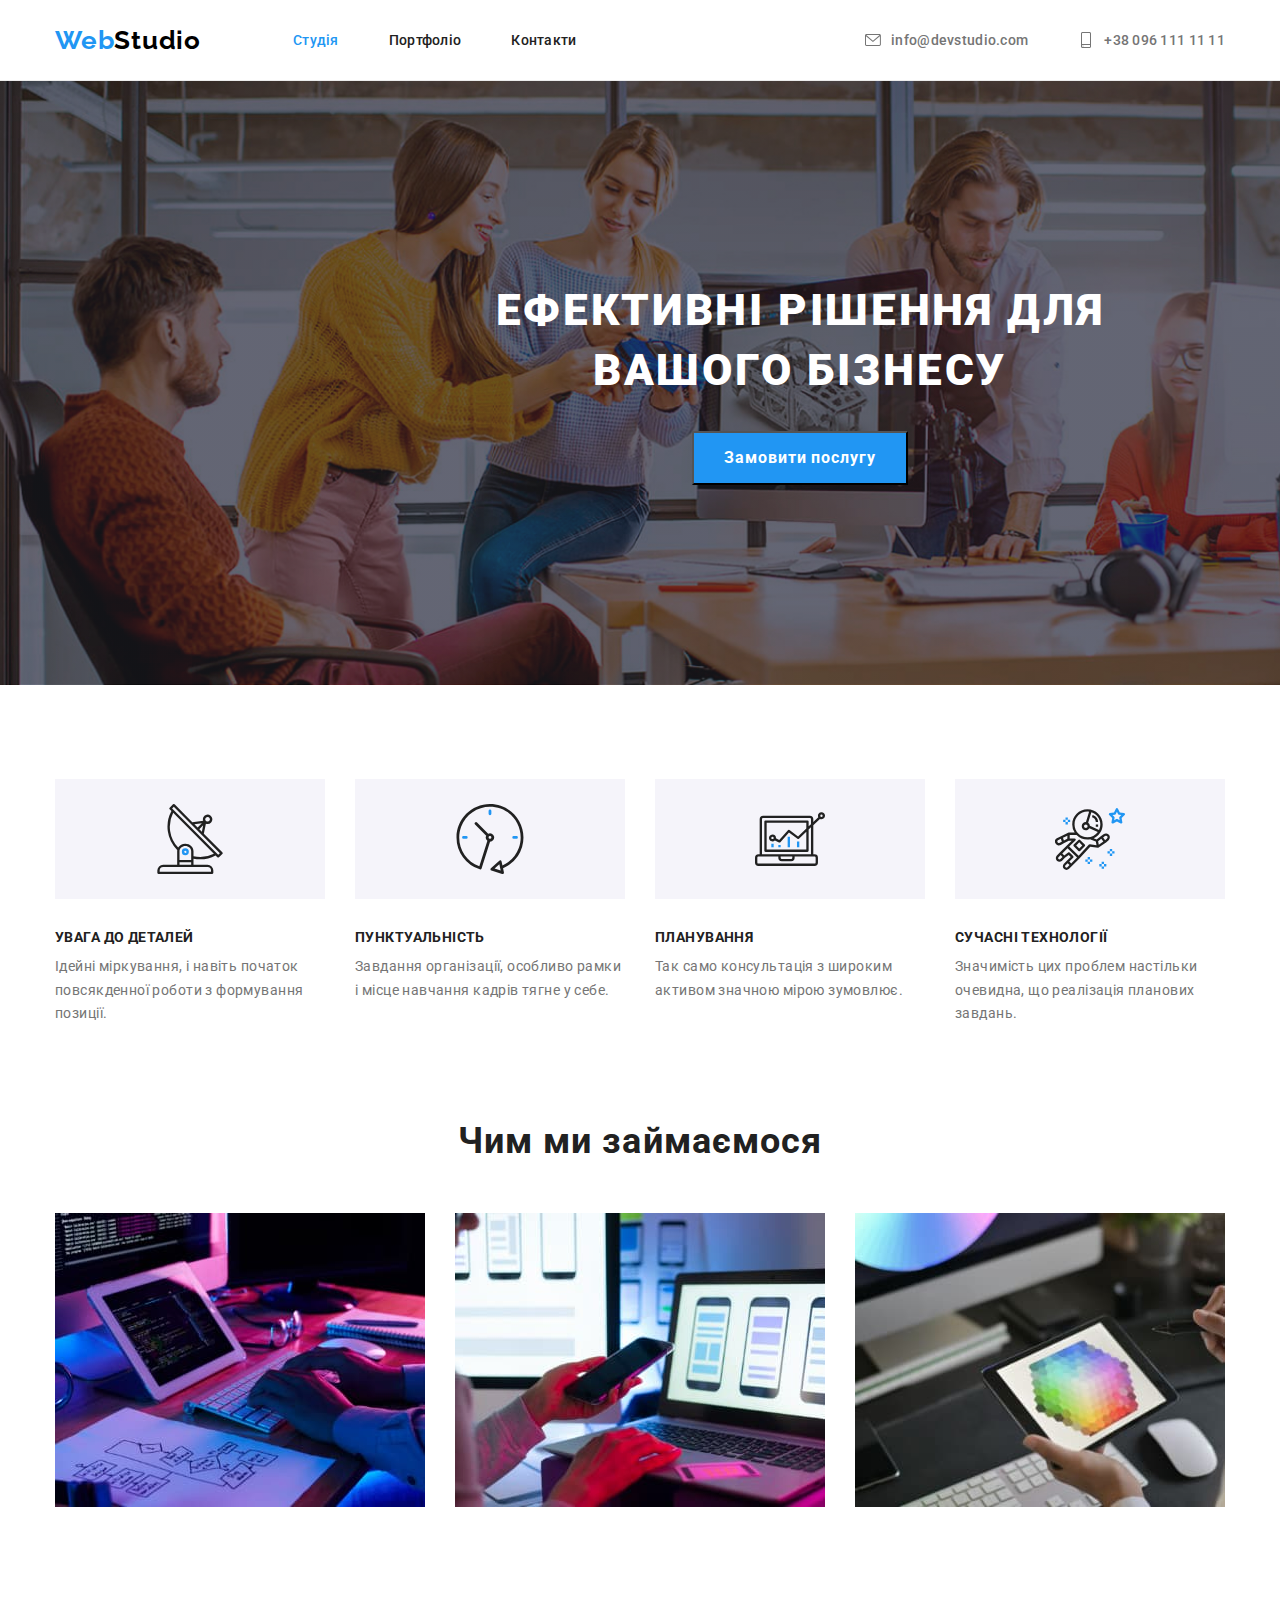
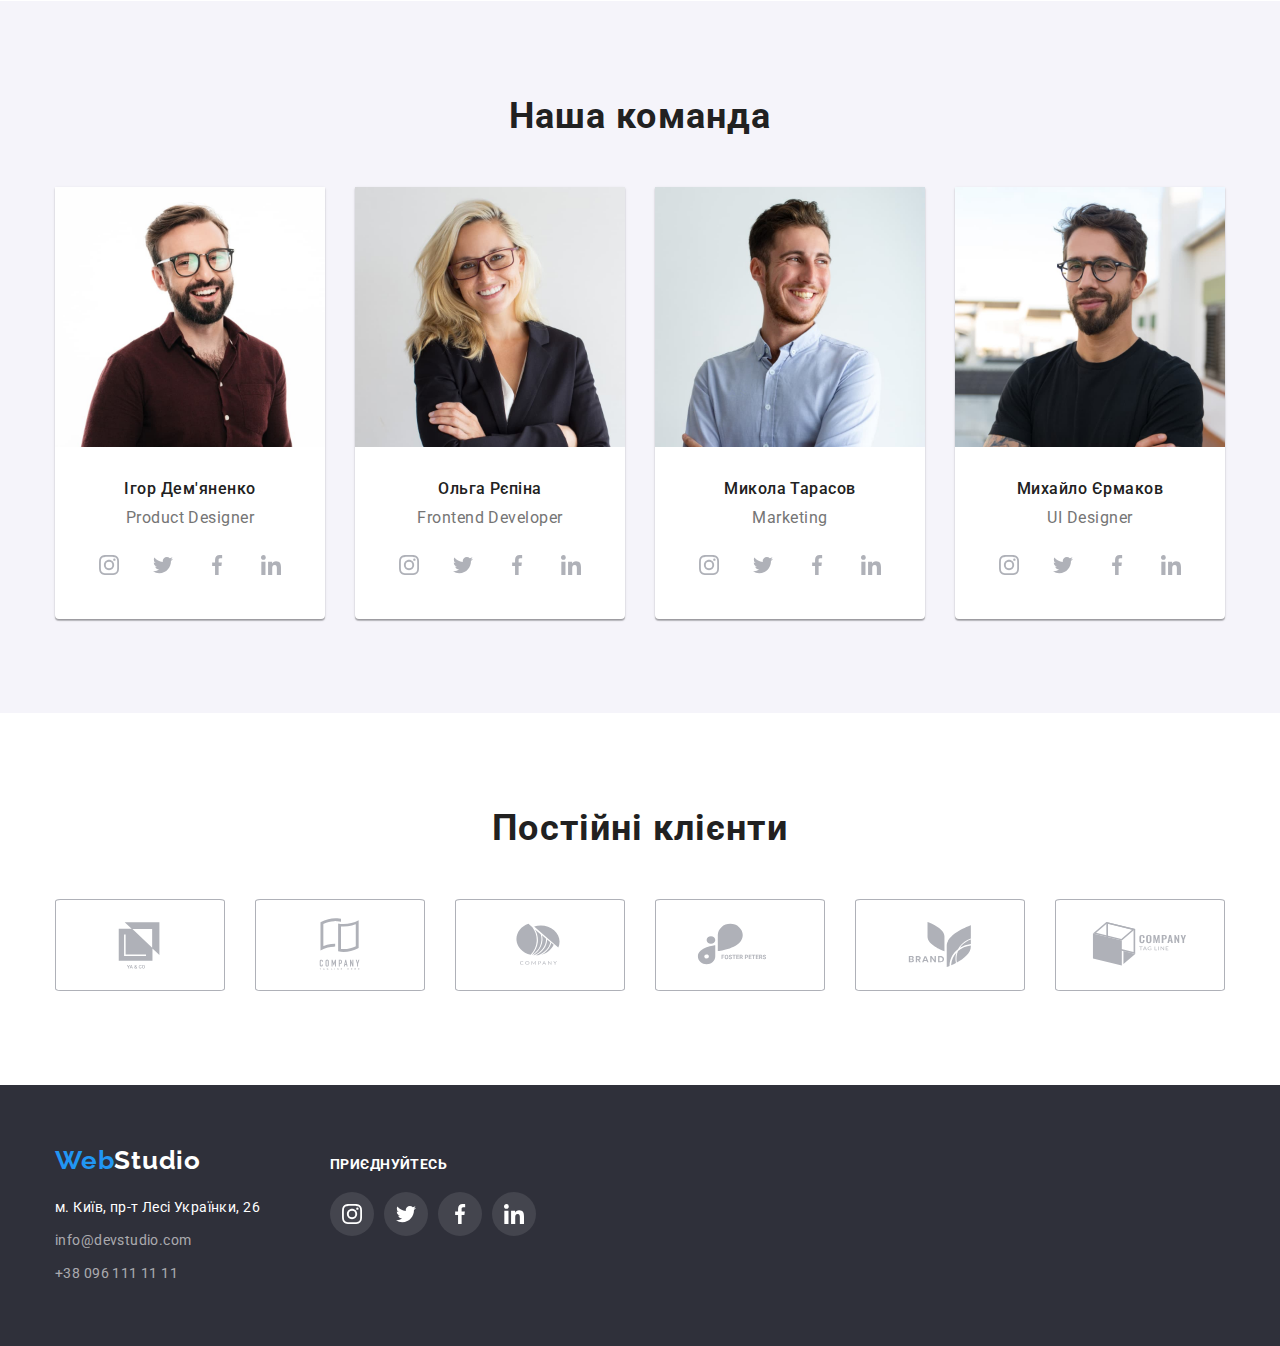
==== index.html @ 1198a784 "0.0" ====
<!DOCTYPE html>
<html lang="uk">

<head>
  <meta charset="UTF-8" />
  <meta http-equiv="X-UA-Compatible" content="IE=edge" />
  <meta name="viewport" content="width=device-width, initial-scale=1.0" />
  <title>Document</title>
  <link rel="preconnect" href="https://fonts.googleapis.com">
  <link rel="preconnect" href="https://fonts.gstatic.com" crossorigin>
  <link rel="stylesheet" href="https://cdnjs.cloudflare.com/ajax/libs/modern-normalize/1.1.0/modern-normalize.min.css">
  <link href="https://fonts.googleapis.com/css2?family=Raleway:wght@700&family=Roboto:wght@400;500;700;900&display=swap"
    rel="stylesheet">

  <link rel="stylesheet" href="./css/styles.css">

</head>

<body>
  <header class="header">
    <div class="container header-container">
      <nav class="navigation">
        <a class="logo-top link" href="index.html">
          <span class="web-logo">Web</span><span class="studio-logo">Studio</span>
        </a>
        <ul class="nav-list list">
          <li class="nav-list-item">
            <a class="nav-list-link current link" href="index.html">Студія</a>
          </li>
          <li class="nav-list-item">
            <a class="nav-list-link link" href="portfolio.html">Портфоліо</a>
          </li>
          <li class="nav-list-item">
            <a class="nav-list-link link" href="index.html">Контакти</a>
          </li>
        </ul>
      </nav>
      <ul class="header-contacts list">
        <li class="header-contacts-item">
          <a class="header-contacts-link link" href="mailto:info@devstudio.com">
            <svg class="contacts-icon" width="16" height="12">
              <use href="images/icons.svg#icon-envelope"></use>
            </svg>info@devstudio.com</a>
        </li>
        <li class="header-contacts-item">
          <a class="header-contacts-link link" href="tel:+380961111111"><svg class="contacts-icon" width="10"
              height="16">
              <use href="images/icons.svg#icon-smartphone"></use>
            </svg>+38 096 111 11 11</a>
        </li>
      </ul>
    </div>
  </header>
  <main>
    <section class="hero">
      <div class="hero-container container">
        <h1 class="main-title">Ефективні рішення для вашого бізнесу</h1>
        <button class="modal-btn">Замовити послугу</button>
      </div>
    </section>
    <section class="features section">
      <div class="container">
        <h2 class="title visually-hidden">Наші переваги</h2>
        <ul class="features-list list">
          <li class="features-list-item list">
            <div class="features-list-item-container">
              <svg class="features-list-item-icon" width="70" height="70">
                <use href="images/icons.svg#icon-antenna"></use>
              </svg>
            </div>
            <h3 class="features-list-item-title">Увага до деталей</h3>
            <p class="features-list-item-dscr">
              Ідейні міркування, і навіть початок повсякденної роботи з
              формування позиції.
            </p>
          </li>
          <li class="features-list-item list">
            <div class="features-list-item-container">
              <svg class="features-list-item-icon" width="70" height="70">
                <use href="images/icons.svg#icon-clock"></use>
              </svg>
            </div>
            <h3 class="features-list-item-title">Пунктуальність</h3>
            <p class="features-list-item-dscr">
              Завдання організації, особливо рамки і місце навчання кадрів тягне
              у себе.
            </p>
          </li>
          <li class="features-list-item list">
            <div class="features-list-item-container">
              <svg class="features-list-item-icon" width="70" height="70">
                <use href="images/icons.svg#icon-diagram"></use>
              </svg>
            </div>
            <h3 class="features-list-item-title">Планування</h3>
            <p class="features-list-item-dscr">
              Так само консультація з широким активом значною мірою зумовлює.
            </p>
          </li>
          <li class="features-list-item list">
            <div class="features-list-item-container">
              <svg class="features-list-item-icon" width="70" height="70">
                <use href="images/icons.svg#icon-astronaut"></use>
              </svg>
            </div>
            <h3 class="features-list-item-title">Сучасні технології</h3>
            <p class="features-list-item-dscr">
              Значимість цих проблем настільки очевидна, що реалізація планових
              завдань.
            </p>
          </li>
        </ul>
      </div>
    </section>
    <section class="duties section">
      <div class="container">
        <h2 class="title">Чим ми займаємося</h2>
        <ul class="duties-list">
          <li class="duties-list-item list">
            <img src="images/box-1.jpg" alt="розробка сайту" width="370" height="294" />
          </li>
          <li class="duties-list-item list">
            <img src="images/box-2.jpg" alt="просування сайту" width="370" height="294" />
          </li>
          <li class="duties-list-item list">
            <img src="images/box-3.jpg" alt="дизайн сайту" width="370" height="294" />
          </li>
        </ul>
      </div>
    </section>
    <section class="section team">
      <div class="container">
        <h2 class="title">Наша команда</h2>
        <ul class="team-list">
          <li class="team-list-member list">
            <img src="images/team_member1.jpg" alt="член команди" width="270" height="260" />
            <div class="team-item-wrapper">
              <h3 class="team-list-member-name">Ігор Дем'яненко</h3>
              <p class="team-list-member-job">Product Designer</p>
              <ul class="social-list list">
                <li class="social-list-item">
                  <a class="social-list-link link" href="">
                    <svg class="social-list-icon" width="20" height="20">
                      <use href="images/icons.svg#icon-instagram">
                      </use>
                    </svg>
                  </a>
                </li>
                <li class="social-list-item">
                  <a class="social-list-link link" href="">
                    <svg class="social-list-icon" width="20" height="20">
                      <use href="images/icons.svg#icon-twitter">
                      </use>
                    </svg>
                  </a>
                </li>
                <li class="social-list-item">
                  <a class="social-list-link link" href="">
                    <svg class="social-list-icon" width="20" height="20">
                      <use href="images/icons.svg#icon-facebook">
                      </use>
                    </svg>
                  </a>
                </li>
                <li class="social-list-item">
                  <a class="social-list-link link" href="">
                    <svg class="social-list-icon" width="20" height="20">
                      <use href="images/icons.svg#icon-linkedin">
                      </use>
                    </svg>
                  </a>
                </li>
              </ul>
            </div>
          </li>
          <li class="team-list-member list">
            <img src="images/team_member2.jpg" alt="член команди" width="270" height="260" />
            <div class="team-item-wrapper">
              <h3 class="team-list-member-name">Ольга Рєпіна</h3>
              <p class="team-list-member-job">Frontend Developer</p>
              <ul class="social-list list">
                <li class="social-list-item">
                  <a class="social-list-link link" href="">
                    <svg class="social-list-icon" width="20" height="20">
                      <use href="images/icons.svg#icon-instagram">
                      </use>
                    </svg>
                  </a>
                </li>
                <li class="social-list-item">
                  <a class="social-list-link link" href="">
                    <svg class="social-list-icon" width="20" height="20">
                      <use href="images/icons.svg#icon-twitter">
                      </use>
                    </svg>
                  </a>
                </li>
                <li class="social-list-item">
                  <a class="social-list-link link" href="">
                    <svg class="social-list-icon" width="20" height="20">
                      <use href="images/icons.svg#icon-facebook">
                      </use>
                    </svg>
                  </a>
                </li>
                <li class="social-list-item">
                  <a class="social-list-link link" href="">
                    <svg class="social-list-icon" width="20" height="20">
                      <use href="images/icons.svg#icon-linkedin">
                      </use>
                    </svg>
                  </a>
                </li>
              </ul>
            </div>
          </li>
          <li class="team-list-member list">
            <img src="images/team_member3.jpg" alt="член команди" width="270" height="260" />
            <div class="team-item-wrapper">
              <h3 class="team-list-member-name">Микола Тарасов</h3>
              <p class="team-list-member-job">Marketing</p>
              <ul class="social-list list">
                <li class="social-list-item">
                  <a class="social-list-link link" href="">
                    <svg class="social-list-icon" width="20" height="20">
                      <use href="images/icons.svg#icon-instagram">
                      </use>
                    </svg>
                  </a>
                </li>
                <li class="social-list-item">
                  <a class="social-list-link link" href="">
                    <svg class="social-list-icon" width="20" height="20">
                      <use href="images/icons.svg#icon-twitter">
                      </use>
                    </svg>
                  </a>
                </li>
                <li class="social-list-item">
                  <a class="social-list-link link" href="">
                    <svg class="social-list-icon" width="20" height="20">
                      <use href="images/icons.svg#icon-facebook">
                      </use>
                    </svg>
                  </a>
                </li>
                <li class="social-list-item">
                  <a class="social-list-link link" href="">
                    <svg class="social-list-icon" width="20" height="20">
                      <use href="images/icons.svg#icon-linkedin">
                      </use>
                    </svg>
                  </a>
                </li>
              </ul>
            </div>
          </li>
          <li class="team-list-member list">
            <img src="images/team_member4.jpg" alt="член команди" width="270" height="260" />
            <div class="team-item-wrapper">
              <h3 class="team-list-member-name">Михайло Єрмаков</h3>
              <p class="team-list-member-job">UI Designer</p>
              <ul class="social-list list">
                <li class="social-list-item">
                  <a class="social-list-link link" href="">
                    <svg class="social-list-icon" width="20" height="20">
                      <use href="images/icons.svg#icon-instagram">
                      </use>
                    </svg>
                  </a>
                </li>
                <li class="social-list-item">
                  <a class="social-list-link link" href="">
                    <svg class="social-list-icon" width="20" height="20">
                      <use href="images/icons.svg#icon-twitter">
                      </use>
                    </svg>
                  </a>
                </li>
                <li class="social-list-item">
                  <a class="social-list-link link" href="">
                    <svg class="social-list-icon" width="20" height="20">
                      <use href="images/icons.svg#icon-facebook">
                      </use>
                    </svg>
                  </a>
                </li>
                <li class="social-list-item">
                  <a class="social-list-link link" href="">
                    <svg class="social-list-icon" width="20" height="20">
                      <use href="images/icons.svg#icon-linkedin">
                      </use>
                    </svg>
                  </a>
                </li>
              </ul>
            </div>
          </li>
        </ul>
      </div>
    </section>
    <section class="section customers">
      <div class="container">
        <h2 class="title">Постійні клієнти</h2>
        <ul class="customers-list list">
          <li class="customers-list-item">
            <a class="customers-list-item-link link" href="">
              <svg class="customers-list-item-icon" width="106" height="60">
                <use href="images/icons.svg#icon-logo-1"></use>
              </svg>
            </a>
          </li>
          <li class="customers-list-item">
            <a class="customers-list-item-link link" href="">
              <svg class="customers-list-item-icon" width="106" height="60">
                <use href="images/icons.svg#icon-logo-2"></use>
              </svg>
            </a>
          </li>
          <li class="customers-list-item">
            <a class="customers-list-item-link link" href="">
              <svg class="customers-list-item-icon" width="106" height="60">
                <use href="images/icons.svg#icon-logo-3"></use>
              </svg>
            </a>
          </li>
          <li class="customers-list-item">
            <a class="customers-list-item-link link" href="">
              <svg class="customers-list-item-icon" width="106" height="60">
                <use href="images/icons.svg#icon-logo-4"></use>
              </svg>
            </a>
          </li>
          <li class="customers-list-item">
            <a class="customers-list-item-link link" href="">
              <svg class="customers-list-item-icon" width="106" height="60">
                <use href="images/icons.svg#icon-logo-5"></use>
              </svg>
            </a>
          </li>
          <li class="customers-list-item">
            <a class="customers-list-item-link link" href="">
              <svg class="customers-list-item-icon" width="106" height="60">
                <use href="images/icons.svg#icon-logo-6"></use>
              </svg>
            </a>
          </li>
        </ul>
      </div>
    </section>
  </main>
  <footer class="footer">
    <div class="container logo-footer">
      <div class="footer-first-block">
        <a class="logo-bottom link" href="index.html">
          <span class="web-logo">Web</span><span class="studio-logo-footer">Studio</span>
        </a>
        <address class="address-list list link">
          <span class="address-list-item address">м. Київ, пр-т Лесі Українки, 26</span>
          <a class="address-list-item link" href="mailto:info@devstudio.com">info@devstudio.com</a>
          <a class="address-list-item link" href="tel:+380961111111">+38 096 111 11 11</a>
        </address>
      </div>
      <div class="footer-second-block">
        <h3 class="footer-social-title">приєднуйтесь</h3>
        <ul class="footer-social-list list">
          <li class="footer-social-list-item">
            <a class="footer-social-list-link link" href="">
              <svg class="footer-social-list-icon" width="20" height="20">
                <use href="images/icons.svg#icon-instagram">
                </use>
              </svg>
            </a>
          </li>
          <li class="footer-social-list-item">
            <a class="footer-social-list-link link" href="">
              <svg class="footer-social-list-icon" width="20" height="20">
                <use href="images/icons.svg#icon-twitter">
                </use>
              </svg>
            </a>
          </li>
          <li class="footer-social-list-item">
            <a class="footer-social-list-link link" href="">
              <svg class="footer-social-list-icon" width="20" height="20">
                <use href="images/icons.svg#icon-facebook">
                </use>
              </svg>
            </a>
          </li>
          <li class="footer-social-list-item">
            <a class="footer-social-list-link link" href="">
              <svg class="footer-social-list-icon" width="20" height="20">
                <use href="images/icons.svg#icon-linkedin">
                </use>
              </svg>
            </a>
          </li>
          </li>
        </ul>
      </div>
    </div>
  </footer>
</body>

</html>
---- css/styles.css ----
:root {
  --primary-font-family: "Roboto", sans-serif;
  --secondary-font-family: "Raleway", sans-serif;
  --accent-color: #2196f3;
  --text-color: #757575;
  --dark-color: #212121;
  --light-color: #ffffff;
}

body {
  font-family: var(--primary-font-family);
  color: #212121;
}

h1,
h2,
h3,
h4,
p {
  margin-top: 0;
  margin-bottom: 0;
}

ul {
  margin-top: 0;
  margin-bottom: 0;
  padding-top: 0;
}

img {
  display: block;
}

.list {
  list-style: none;
}

.link {
  text-decoration: none;
}

.container {
  margin-left: auto;
  margin-right: auto;
  width: 1200px;
  padding-left: 15px;
  padding-right: 15px;
}

.section {
  padding-top: 94px;
  padding-bottom: 94px;
}

/* Header */

header {
  border-bottom: 1px solid #ececec;
}

.header-container {
  display: flex;
  align-items: center;
}

.navigation {
  display: flex;
  align-items: center;
}

.nav-list {
  display: flex;
  align-items: center;
  padding-left: 0;
}

.header-contacts {
  display: flex;
  align-items: center;
  margin-left: auto;
  padding-left: 0;
}

.logo-top {
  margin-right: 92px;
}

.logo-bottom {
  display: inline-block;
  margin-bottom: 20px;
}

.web-logo {
  font-family: "Raleway", sans-serif;
  font-weight: 700;
  font-size: 26px;
  line-height: 1.19;
  letter-spacing: 0.03em;
  color: var(--accent-color);
}

.studio-logo {
  font-family: "Raleway", sans-serif;
  font-weight: 700;
  font-size: 26px;
  line-height: 1.19;
  letter-spacing: 0.03em;
  color: #000000;
}

.studio-logo-footer {
  font-family: "Raleway", sans-serif;
  font-weight: 700;
  font-size: 26px;
  line-height: 1.19;
  letter-spacing: 0.03em;
  color: var(--light-color);
}

.nav-list-item:not(:last-child) {
  margin-right: 50px;
}

.nav-list-link {
  display: block;
  padding-top: 32px;
  padding-bottom: 32px;
  font-weight: 500;
  font-size: 14px;
  line-height: 1.15;
  letter-spacing: 0.02em;
  color: var(--dark-color);
}

.nav-list-link.current {
  color: var(--accent-color);
}

.nav-list-link:hover,
.nav-list-link:focus {
  color: var(--accent-color);
}

.header-contacts-item:not(:last-child) {
  margin-right: 50px;
}

.header-contacts-link {
  display: flex;
  justify-content: center;
  font-weight: 500;
  font-size: 14px;
  line-height: 1.15;
  letter-spacing: 0.02em;
  color: var(--text-color);
}

.header-contacts-link:hover,
.header-contacts-link:focus {
  color: var(--accent-color);
}

.tel {
  margin-right: 215px;
}

.contacts-icon {
  margin-right: 10px;
  margin-bottom: 0;
  width: 16px;
  height: 16px;
  fill: #757575;
}

.header-contacts-link:hover .contacts-icon,
.header-contacts-link:focus .contacts-icon {
  fill: var(--accent-color);
}

.hero {
  background-color: #c4c4c4;
  background-image: linear-gradient(
      rgba(47, 48, 58, 0.4),
      rgba(47, 48, 58, 0.4)
    ),
    url("../images/bg.jpg");
  background-repeat: no-repeat;
  background-position: center;
  background-size: cover;
  padding: 200px 0;
  width: 1600px;
  margin: 0 auto;
}

/* Main */

.main-title {
  font-weight: 900;
  font-size: 44px;
  line-height: 1.36;
  text-align: center;
  letter-spacing: 0.06em;
  text-transform: uppercase;
  color: var(--light-color);
  width: 696px;
  margin: 0 auto;
  margin-bottom: 30px;
}

.modal-btn {
  display: block;
  margin: 0 auto;
  padding: 10px 20px;
  min-width: 216px;
  font-weight: 700;
  font-size: 16px;
  line-height: 1.86;
  text-align: center;
  letter-spacing: 0.06em;
  color: var(--light-color);
  background: var(--accent-color);
  cursor: pointer;
}

.modal-btn:hover,
.modal-btn:focus {
  background: #2196f3;
  box-shadow: 0px 4px 4px rgba(0, 0, 0, 0.15);
  border-radius: 4px;
}

.title {
  font-weight: 700;
  font-size: 36px;
  line-height: 1.17;
  text-align: center;
  letter-spacing: 0.03em;
  margin-bottom: 50px;
}

.visually-hidden {
  position: absolute;
  width: 1px;
  height: 1px;
  margin: -1px;
  white-space: nowrap;
  clip-path: inset(100%);
  clip: rect(0 0 0 0);
  overflow: hidden;
}

.features {
  padding-bottom: 0;
}

.features-list {
  display: flex;
  flex-wrap: wrap;
  margin-right: -30px;
  margin-top: -30px;
  padding-left: 0;
}

.features-list-item-icon {
  display: flex;
  align-items: center;
}

.features-list-item-container {
  width: 270px;
  height: 120px;
  display: flex;
  align-items: center;
  justify-content: center;
  background-color: #f5f4fa;
  margin-bottom: 30px;
}

.features-list-item {
  margin-right: 30px;
  margin-top: 30px;
  flex-basis: calc((100% - 120px) / 4);
}

.features-list-item-title {
  font-weight: 700;
  font-size: 14px;
  line-height: 1.15;
  letter-spacing: 0.03em;
  text-transform: uppercase;
  margin-bottom: 10px;
}

.features-list-item-dscr {
  font-size: 14px;
  line-height: 1.71;
  letter-spacing: 0.03em;
  color: var(--text-color);
}

.duties-list {
  display: flex;
  flex-wrap: wrap;
  margin-right: -30px;
  margin-top: -30px;
  padding-inline-start: 0;
}

.duties-list-item {
  margin-right: 30px;
  margin-top: 30px;
  flex-basis: calc((100% - 90px) / 3);
}

.team {
  background-color: #f5f4fa;
  padding-top: 94px;
}

.team-list {
  display: flex;
  flex-wrap: wrap;
  margin-right: -30px;
  margin-top: -30px;
  padding-inline-start: 0;
}

.team-list-member {
  margin-right: 30px;
  margin-top: 30px;
  flex-basis: calc((100% - 120px) / 4);
  background: #ffffff;
  box-shadow: 0px 1px 3px rgba(0, 0, 0, 0.12), 0px 1px 1px rgba(0, 0, 0, 0.14),
    0px 2px 1px rgba(0, 0, 0, 0.2);
  border-radius: 0px 0px 4px 4px;
}

.team-item-wrapper {
  padding-top: 32px;
  padding-bottom: 32px;
}

.team-list-member-name {
  font-weight: 500;
  font-size: 16px;
  line-height: 1.19;
  text-align: center;
  letter-spacing: 0.03em;
  margin-bottom: 10px;
}

.team-list-member-job {
  font-size: 16px;
  line-height: 1.19;
  text-align: center;
  letter-spacing: 0.03em;
  color: var(--text-color);
}

.social-list {
  display: flex;
  justify-content: center;
  align-items: center;
  margin-top: 16px;
  padding: 0;
}

.social-list-link {
  display: flex;
  align-items: center;
  justify-content: center;
  width: 44px;
  height: 44px;
  border-radius: 50%;
}

.social-list-item:not(:last-child) {
  margin-right: 10px;
}

.social-list-icon {
  fill: #afb1b8;
}

.social-list-link:hover,
.social-list-link:focus {
  background-color: var(--accent-color);
}

.social-list-link:hover .social-list-icon,
.social-list-link:focus .social-list-icon {
  fill: var(--light-color);
}

.customers-list {
  display: flex;
  align-items: center;
  justify-content: center;
  padding: 0;
}

.customers-list-item-link {
  display: flex;
  align-items: center;
  justify-content: center;
  fill: #afb1b8;
  border: 1px solid #afb1b8;
  border-radius: 3%;
  width: 170px;
  height: 92px;
}

.customers-list-item-link:hover,
.customers-list-item-link:focus {
  fill: var(--accent-color);
  border: 1px solid var(--accent-color);
}

.customers-list-item:not(:last-child) {
  margin-right: 30px;
}

/* Footer */

.address-list-item {
  font-style: normal;
  font-size: 14px;
  line-height: 1.71;
  letter-spacing: 0.03em;
  color: rgba(255, 255, 255, 0.6);
  display: flex;
  flex-direction: column;
  align-items: flex-start;
}

.address-list-item:not(:last-child) {
  margin-bottom: 9px;
}

.address {
  color: var(--light-color);
}

.address-list-item:hover,
.address-list-item:focus {
  color: var(--accent-color);
}

footer {
  background-color: #2f303a;
  padding-top: 60px;
  padding-bottom: 60px;
}

.logo-footer {
  display: flex;
  flex-direction: row;
  align-items: baseline;
}

.footer-second-block {
  margin-left: 70px;
}

.footer-social-title {
  font-weight: 700;
  font-size: 14px;
  line-height: 16px;
  letter-spacing: 0.03em;
  text-transform: uppercase;
  color: var(--light-color);
}

.footer-social-list {
  display: flex;
  align-items: center;
  padding-left: 0;
  margin-top: 20px;
}

.footer-social-list-link {
  display: flex;
  align-items: center;
  justify-content: center;
  width: 44px;
  height: 44px;
  border-radius: 50%;
  background: rgba(255, 255, 255, 0.1);
}

.footer-social-list-item:not(:last-child) {
  margin-right: 10px;
}

.footer-social-list-icon {
  fill: var(--light-color);
}

.footer-social-list-link:hover,
.footer-social-list-link:focus {
  background-color: var(--accent-color);
}

/* Portfolio */

.filter-list {
  display: flex;
  flex-direction: row;
  justify-content: center;
  padding-left: 0;
  margin-bottom: 50px;
}

.filter-list-item:not(:last-child) {
  margin-right: 8px;
}

.filter-btn {
  font-weight: 500;
  font-size: 16px;
  line-height: 1.62;
  text-align: center;
  letter-spacing: 0.03em;
  color: #212121;
  background: #f5f4fa;
  cursor: pointer;
  border-radius: 4px;
  border-color: transparent;
  padding: 6px 22px;
}

.filter-btn:hover,
.filter-btn:focus {
  background-color: var(--accent-color);
  color: #ffffff;
  box-shadow: 0px 3px 1px rgba(0, 0, 0, 0.1), 0px 1px 2px rgba(0, 0, 0, 0.08),
    0px 2px 2px rgba(0, 0, 0, 0.12);
}

.project-title {
  font-weight: 700;
  font-size: 18px;
  line-height: 2;
  letter-spacing: 0.06em;
  color: var(--dark-color);
}

.project-dscr {
  font-size: 16px;
  line-height: 1.88;
  letter-spacing: 0.03em;
  color: var(--text-color);
  margin-top: 4px;
}

.projects-list {
  display: flex;
  flex-wrap: wrap;
  margin-right: -30px;
  margin-top: -30px;
  padding-left: 0;
}

.projects-list-item {
  margin-right: 30px;
  margin-top: 30px;
  flex-basis: calc((100% - 90px) / 3);
}

.project-item-wrapper {
  padding: 20px 24px;
  border-bottom: 1px solid #eeeeee;
  border-left: 1px solid #eeeeee;
  border-right: 1px solid #eeeeee;
}

.projects-list-link {
  display: flex;
  justify-content: center;
  align-items: center;
}

.projects-list-link:hover,
.projects-list-link:focus {
  box-shadow: 0px 1px 1px rgba(0, 0, 0, 0.12), 0px 4px 4px rgba(0, 0, 0, 0.06),
    1px 4px 6px rgba(0, 0, 0, 0.16);
}
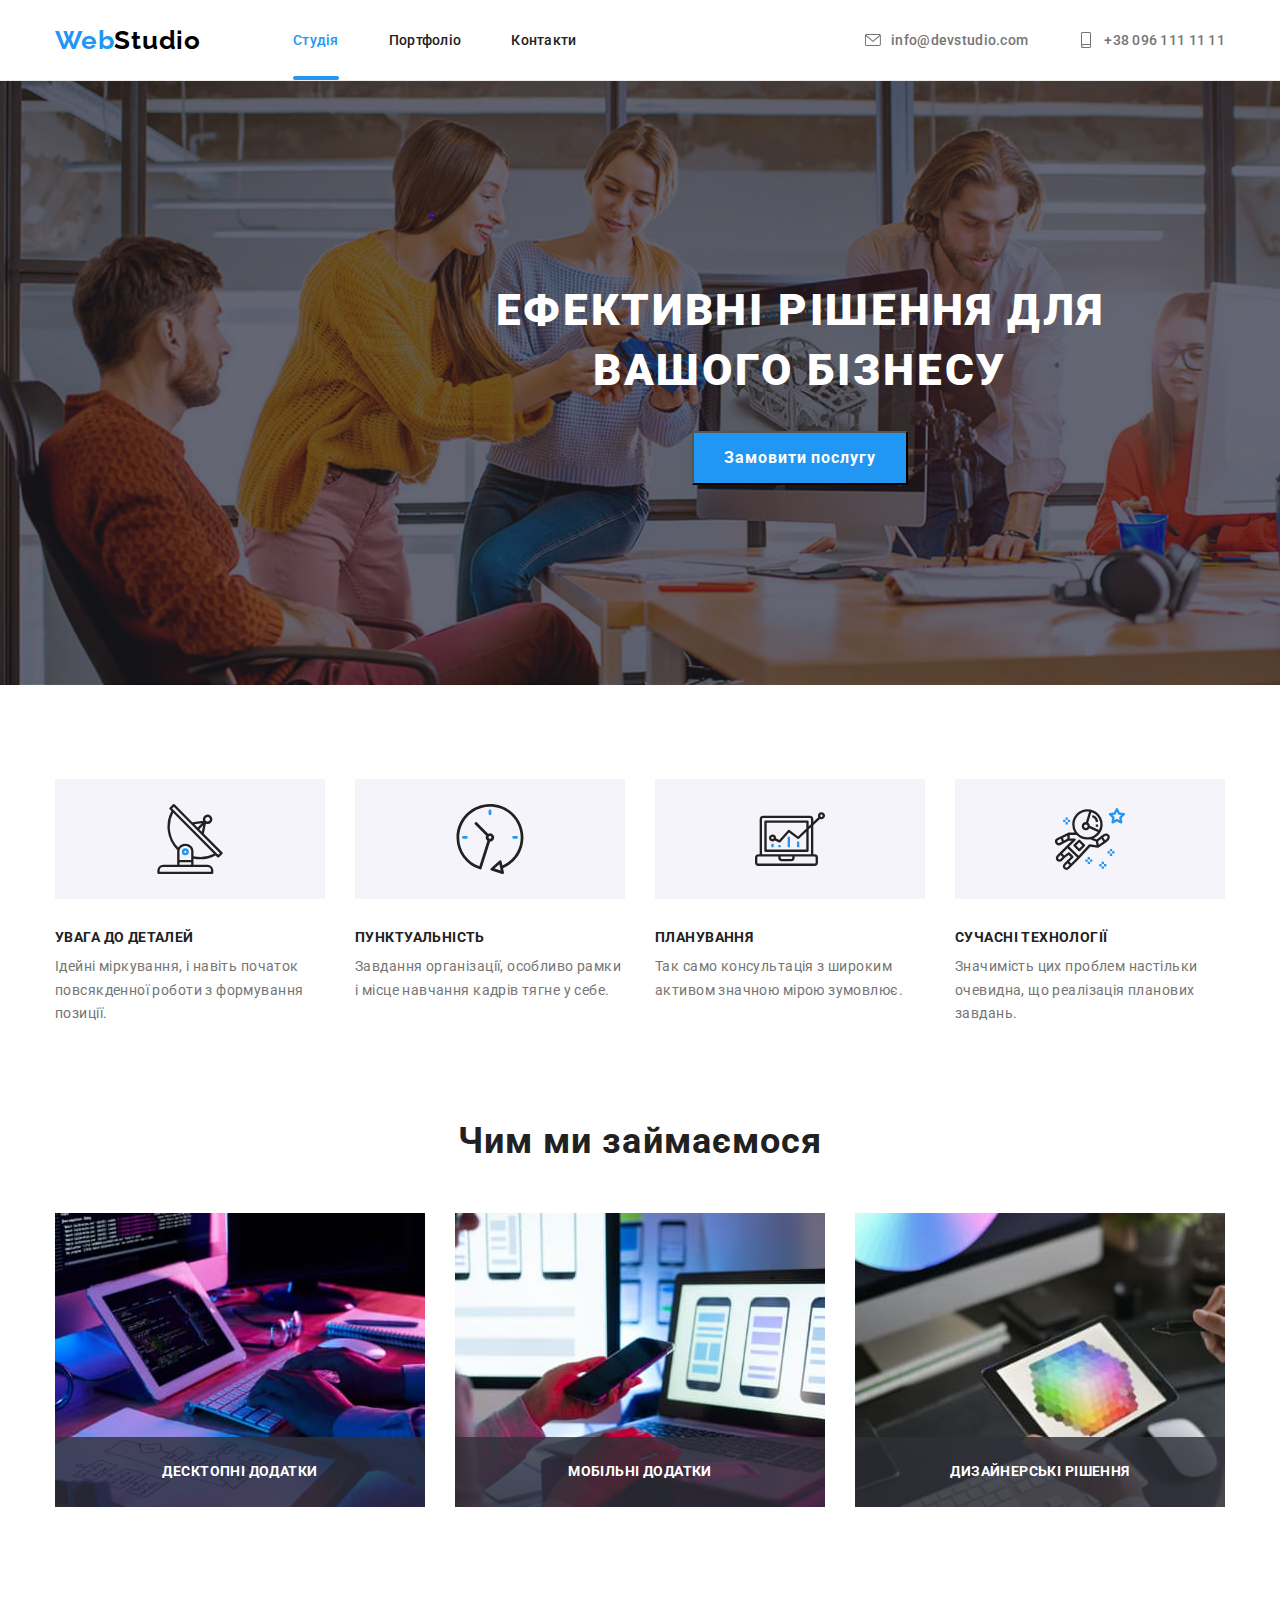
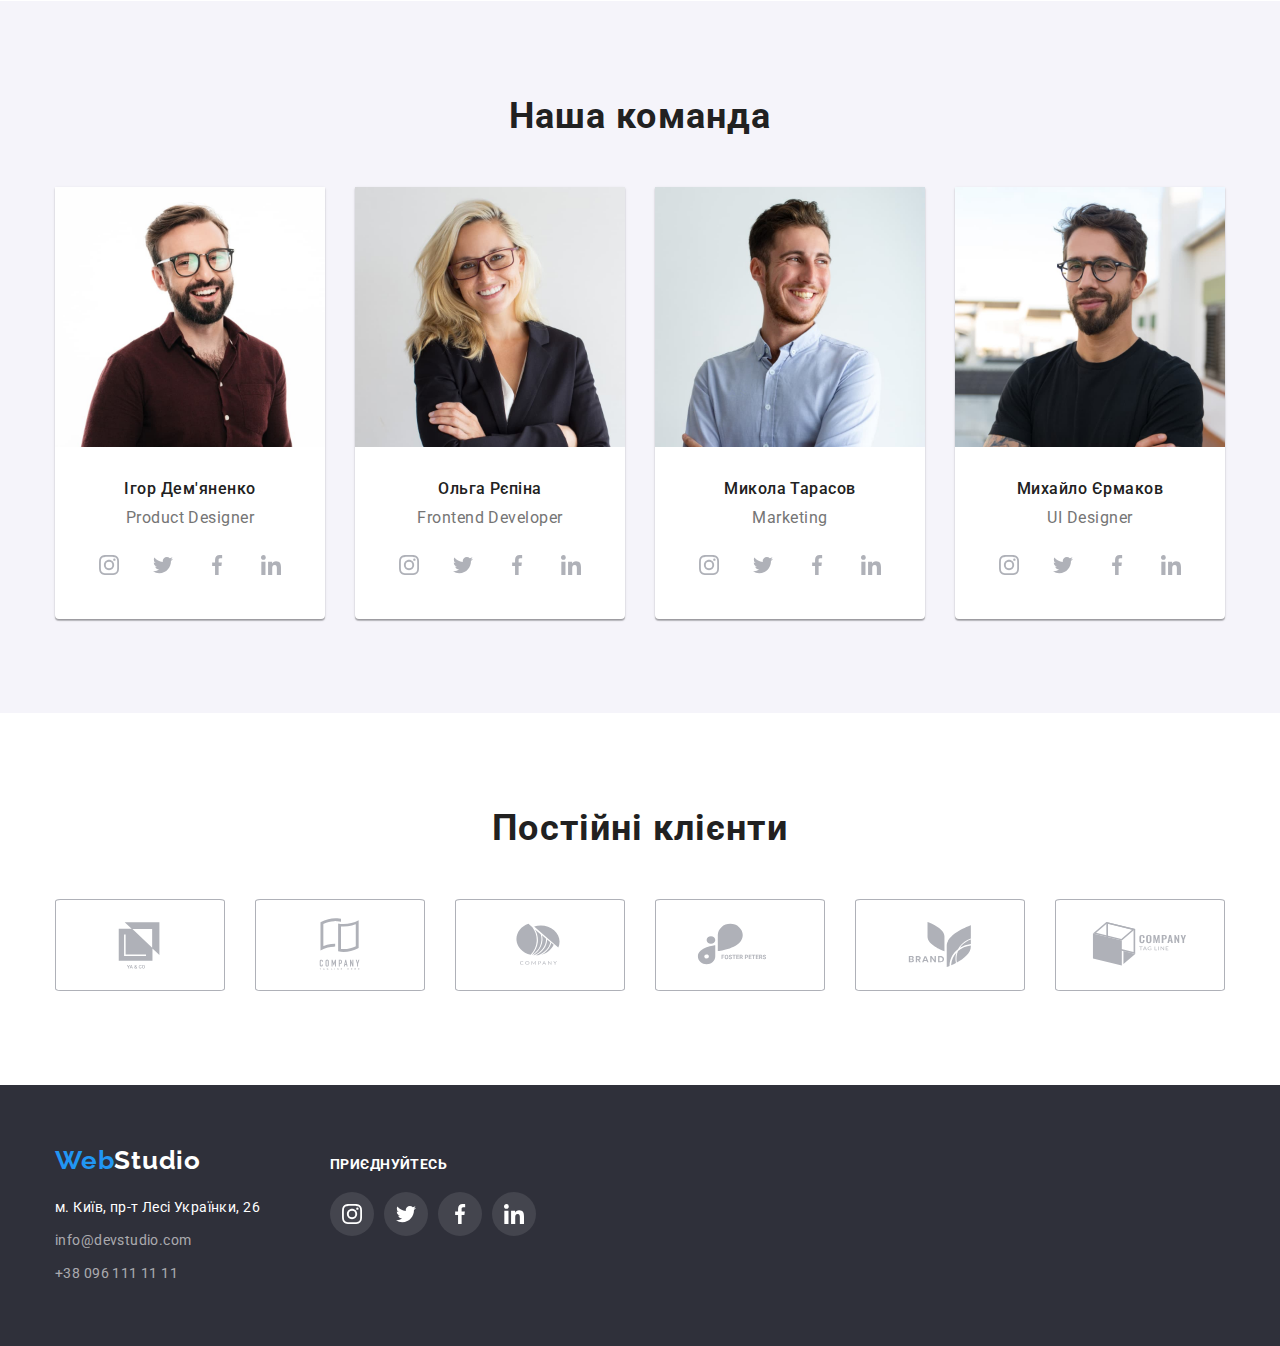
==== commit 945b3cc0: "1.0" ====
--- a/index.html
+++ b/index.html
@@ -55,7 +55,8 @@
     <section class="hero">
       <div class="hero-container container">
         <h1 class="main-title">Ефективні рішення для вашого бізнесу</h1>
-        <button class="modal-btn">Замовити послугу</button>
+
+        <button class="modal-btn" data-modal-open>Замовити послугу</button>
       </div>
     </section>
     <section class="features section">
@@ -117,13 +118,28 @@
         <h2 class="title">Чим ми займаємося</h2>
         <ul class="duties-list">
           <li class="duties-list-item list">
-            <img src="images/box-1.jpg" alt="розробка сайту" width="370" height="294" />
+            <div class="duties-img-thumb">
+              <img src="images/box-1.jpg" alt="десктопні додатки" width="370" height="294" />
+              <div class="duties-text">
+                <p>Десктопні додатки</p>
+              </div>
+            </div>
           </li>
           <li class="duties-list-item list">
-            <img src="images/box-2.jpg" alt="просування сайту" width="370" height="294" />
+            <div class="duties-img-thumb">
+              <img src="images/box-2.jpg" alt="мобільні додатки" width="370" height="294" />
+              <div class="duties-text">
+                <p>Мобільні додатки</p>
+              </div>
+            </div>
           </li>
           <li class="duties-list-item list">
-            <img src="images/box-3.jpg" alt="дизайн сайту" width="370" height="294" />
+            <div class="duties-img-thumb">
+              <img src="images/box-3.jpg" alt="дизайнерські рішення" width="370" height="294" />
+              <div class="duties-text">
+                <p>Дизайнерські рішення</p>
+              </div>
+            </div>
           </li>
         </ul>
       </div>
@@ -401,6 +417,21 @@
       </div>
     </div>
   </footer>
+
+  <div class="backdrop is-hidden" data-modal>
+    <div class="modal">
+      <p>
+      </p>
+      <button data-modal-close type="button" class="modal-close-btn">
+        <svg class="modal-close-icon" width="18" height="18">
+          <use href="images/icons.svg#icon-close">
+          </use>
+        </svg>
+      </button>
+    </div>
+  </div>
+
+  <script src="./js/modal.js"></script>
 </body>
 
 </html>--- a/css/styles.css
+++ b/css/styles.css
@@ -122,6 +122,7 @@
 }
 
 .nav-list-link {
+  position: relative;
   display: block;
   padding-top: 32px;
   padding-bottom: 32px;
@@ -130,6 +131,7 @@
   line-height: 1.15;
   letter-spacing: 0.02em;
   color: var(--dark-color);
+  transition: color 250ms cubic-bezier(0.4, 0, 0.2, 1);
 }
 
 .nav-list-link.current {
@@ -139,6 +141,17 @@
 .nav-list-link:hover,
 .nav-list-link:focus {
   color: var(--accent-color);
+}
+
+.nav-list-link.current::after {
+  content: "";
+  position: absolute;
+  bottom: 0;
+  left: 0;
+  width: 100%;
+  height: 4px;
+  background: var(--accent-color);
+  border-radius: 2px;
 }
 
 .header-contacts-item:not(:last-child) {
@@ -153,6 +166,7 @@
   line-height: 1.15;
   letter-spacing: 0.02em;
   color: var(--text-color);
+  transition: color 250ms cubic-bezier(0.4, 0, 0.2, 1);
 }
 
 .header-contacts-link:hover,
@@ -170,6 +184,7 @@
   width: 16px;
   height: 16px;
   fill: #757575;
+  transition: fill 250ms cubic-bezier(0.4, 0, 0.2, 1);
 }
 
 .header-contacts-link:hover .contacts-icon,
@@ -218,13 +233,16 @@
   text-align: center;
   letter-spacing: 0.06em;
   color: var(--light-color);
-  background: var(--accent-color);
+  background-color: var(--accent-color);
   cursor: pointer;
+  transition: background-color 250ms cubic-bezier(0.4, 0, 0.2, 1),
+    box-shadow 250ms cubic-bezier(0.4, 0, 0.2, 1),
+    border-radius 250ms cubic-bezier(0.4, 0, 0.2, 1);
 }
 
 .modal-btn:hover,
 .modal-btn:focus {
-  background: #2196f3;
+  background-color: #2196f3;
   box-shadow: 0px 4px 4px rgba(0, 0, 0, 0.15);
   border-radius: 4px;
 }
@@ -312,6 +330,28 @@
   flex-basis: calc((100% - 90px) / 3);
 }
 
+.duties-img-thumb {
+  position: relative;
+}
+
+.duties-text {
+  position: absolute;
+  display: flex;
+  align-items: center;
+  justify-content: center;
+  bottom: 0;
+  left: 0;
+  width: 370px;
+  height: 70px;
+  font-weight: 700;
+  font-size: 14px;
+  line-height: 1.15;
+  letter-spacing: 0.03em;
+  text-transform: uppercase;
+  color: var(--light-color);
+  background: rgba(47, 48, 58, 0.8);
+}
+
 .team {
   background-color: #f5f4fa;
   padding-top: 94px;
@@ -329,7 +369,7 @@
   margin-right: 30px;
   margin-top: 30px;
   flex-basis: calc((100% - 120px) / 4);
-  background: #ffffff;
+  background-color: #ffffff;
   box-shadow: 0px 1px 3px rgba(0, 0, 0, 0.12), 0px 1px 1px rgba(0, 0, 0, 0.14),
     0px 2px 1px rgba(0, 0, 0, 0.2);
   border-radius: 0px 0px 4px 4px;
@@ -372,6 +412,7 @@
   width: 44px;
   height: 44px;
   border-radius: 50%;
+  transition: background-color 250ms cubic-bezier(0.4, 0, 0.2, 1);
 }
 
 .social-list-item:not(:last-child) {
@@ -380,6 +421,7 @@
 
 .social-list-icon {
   fill: #afb1b8;
+  transition: fill 250ms cubic-bezier(0.4, 0, 0.2, 1);
 }
 
 .social-list-link:hover,
@@ -408,6 +450,8 @@
   border-radius: 3%;
   width: 170px;
   height: 92px;
+  transition: fill 250ms cubic-bezier(0.4, 0, 0.2, 1),
+    border 250ms cubic-bezier(0.4, 0, 0.2, 1);
 }
 
 .customers-list-item-link:hover,
@@ -431,6 +475,7 @@
   display: flex;
   flex-direction: column;
   align-items: flex-start;
+  transition: color 250ms cubic-bezier(0.4, 0, 0.2, 1);
 }
 
 .address-list-item:not(:last-child) {
@@ -485,7 +530,8 @@
   width: 44px;
   height: 44px;
   border-radius: 50%;
-  background: rgba(255, 255, 255, 0.1);
+  background-color: rgba(255, 255, 255, 0.1);
+  transition: background-color 250ms cubic-bezier(0.4, 0, 0.2, 1);
 }
 
 .footer-social-list-item:not(:last-child) {
@@ -522,11 +568,14 @@
   text-align: center;
   letter-spacing: 0.03em;
   color: #212121;
-  background: #f5f4fa;
+  background-color: #f5f4fa;
   cursor: pointer;
   border-radius: 4px;
   border-color: transparent;
   padding: 6px 22px;
+  transition: background-color 250ms cubic-bezier(0.4, 0, 0.2, 1),
+    color 250ms cubic-bezier(0.4, 0, 0.2, 1),
+    box-shadow 250ms cubic-bezier(0.4, 0, 0.2, 1);
 }
 
 .filter-btn:hover,
@@ -567,6 +616,10 @@
   flex-basis: calc((100% - 90px) / 3);
 }
 
+.image-thumb {
+  position: relative;
+}
+
 .project-item-wrapper {
   padding: 20px 24px;
   border-bottom: 1px solid #eeeeee;
@@ -578,6 +631,9 @@
   display: flex;
   justify-content: center;
   align-items: center;
+  transition: box-shadow 250ms cubic-bezier(0.4, 0, 0.2, 1),
+    height 250ms cubic-bezier(0.4, 0, 0.2, 1),
+    opacity 250ms cubic-bezier(0.4, 0, 0.2, 1);
 }
 
 .projects-list-link:hover,
@@ -585,3 +641,70 @@
   box-shadow: 0px 1px 1px rgba(0, 0, 0, 0.12), 0px 4px 4px rgba(0, 0, 0, 0.06),
     1px 4px 6px rgba(0, 0, 0, 0.16);
 }
+
+.project-text {
+  opacity: 0;
+  display: inline-block;
+  position: absolute;
+  bottom: 0;
+  left: 0;
+  width: 100%;
+  height: 0;
+  font-size: 18px;
+  line-height: 1.56;
+  letter-spacing: 0.03em;
+  color: #ffffff;
+  background-color: rgba(33, 150, 243, 0.9);
+  padding: 63px 54px;
+  transition: height 250ms cubic-bezier(0.4, 0, 0.2, 1),
+    opacity 250ms cubic-bezier(0.4, 0, 0.2, 1);
+}
+
+.projects-list-link:hover .project-text,
+.projects-list-link:focus .project-text {
+  opacity: 1;
+  height: 100%;
+}
+
+.backdrop {
+  position: fixed;
+  top: 0;
+  left: 0;
+  width: 100vw;
+  height: 100vh;
+  background-color: rgba(0, 0, 0, 0.2);
+  transition: opacity 250ms cubic-bezier(0.4, 0, 0.2, 1),
+    visibility 250ms cubic-bezier(0.4, 0, 0.2, 1);
+}
+
+.backdrop.is-hidden {
+  opacity: 0;
+  visibility: hidden;
+  pointer-events: none;
+}
+
+.modal {
+  width: 528px;
+  height: 580px;
+  background-color: white;
+  position: absolute;
+  top: 50%;
+  left: 50%;
+  transform: translate(-50%, -50%);
+}
+
+.modal-close-btn {
+  position: absolute;
+  top: 8px;
+  right: 8px;
+  width: 30px;
+  height: 30px;
+  border: 1px solid #0000001a;
+  background-color: transparent;
+  border-radius: 50%;
+  padding: 0;
+  display: flex;
+  justify-content: center;
+  align-items: center;
+  cursor: pointer;
+}
